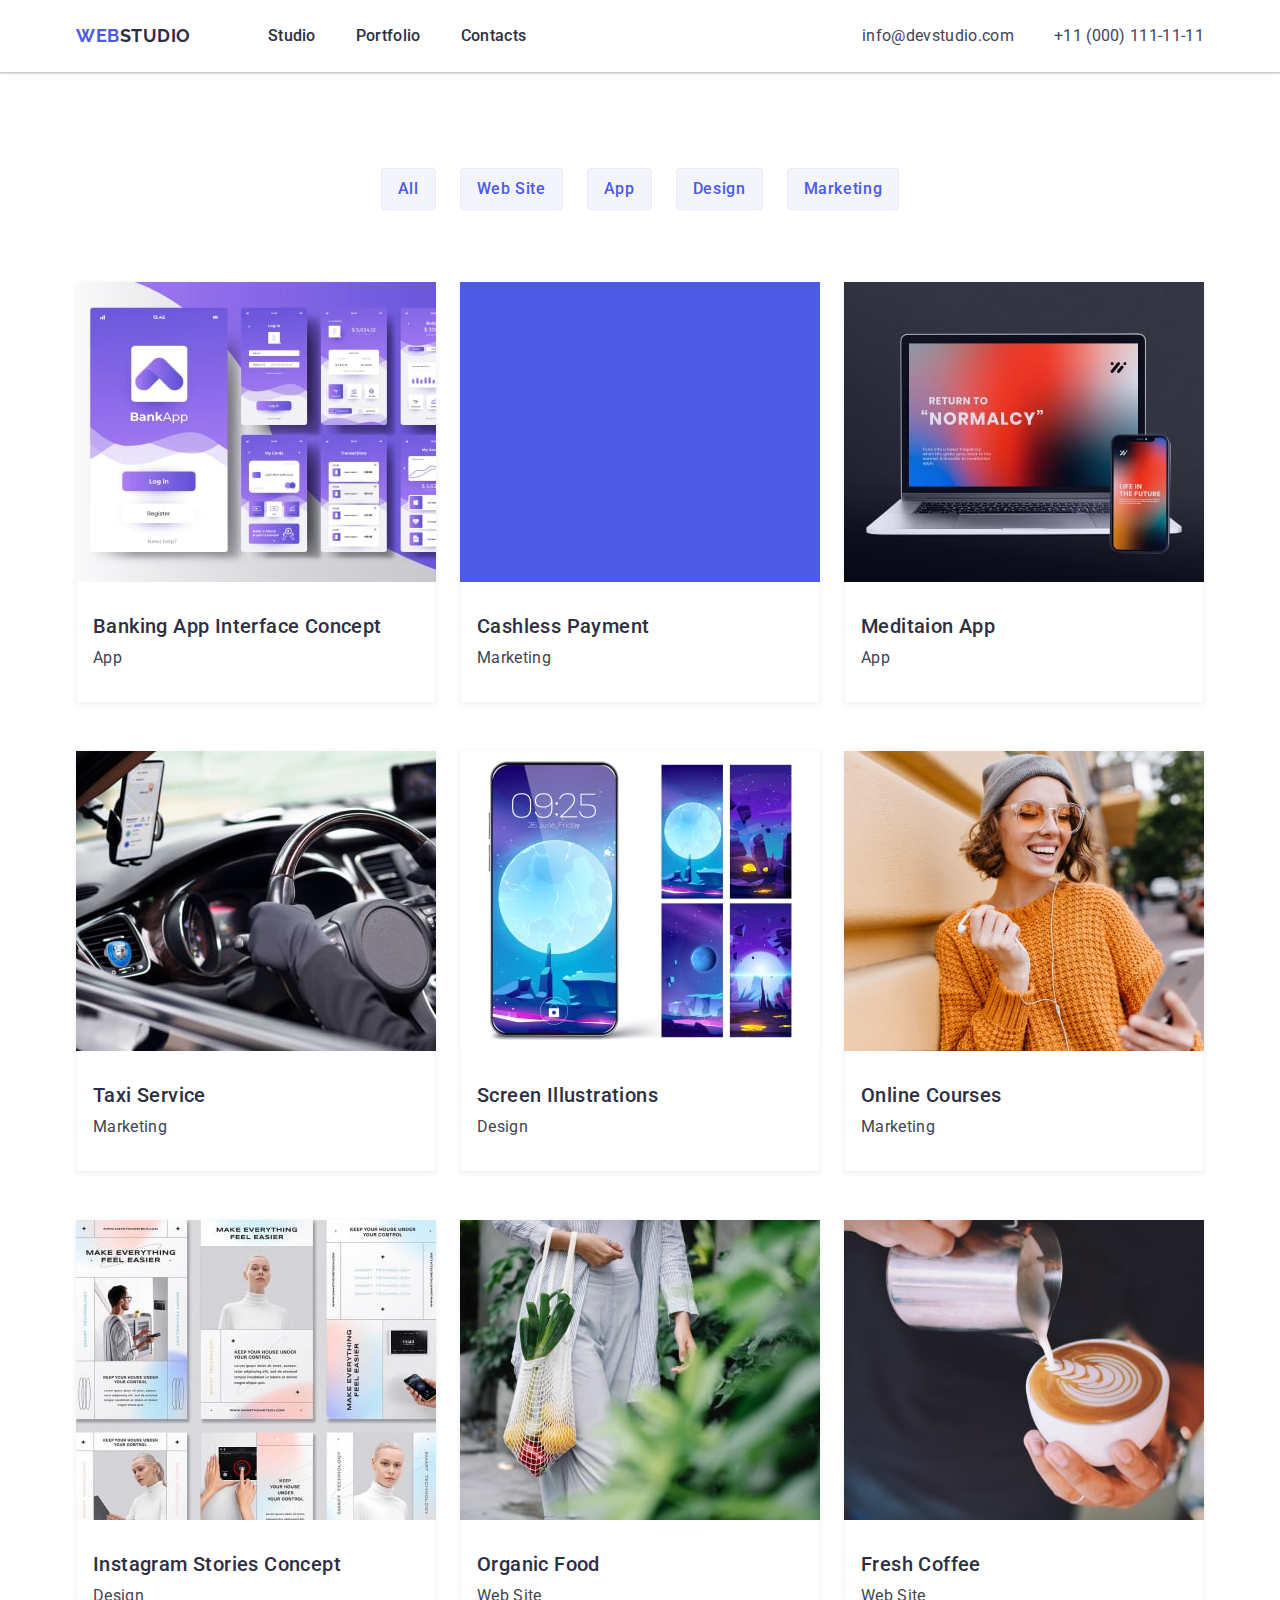
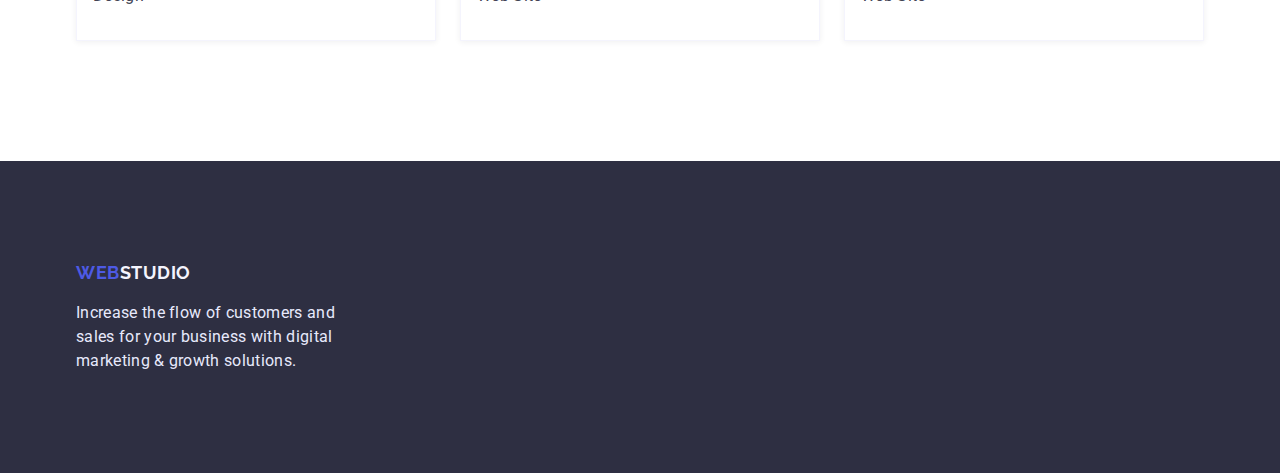
==== portfolio.html @ afcf6eb8 "Clonned" ====
<!DOCTYPE html>
<html lang="en">
  <head>
    <meta charset="UTF-8" />
    <meta http-equiv="X-UA-Compatible" content="IE=edge" />
    <meta name="viewport" content="width=device-width, initial-scale=1.0" />
    <title>Портфоліо</title>
    <link
      href="https://fonts.googleapis.com/css2?family=Raleway:wght@700&family=Roboto:wght@400;500;700;900&display=swap"
      rel="stylesheet"
    />
    <link
      rel="stylesheet"
      href="https://cdnjs.cloudflare.com/ajax/libs/modern-normalize/1.1.0/modern-normalize.min.css"
    />
    <link rel="stylesheet" href="./css/styles.css" />
  </head>
  <body>
    <header class="header">
      <div class="header-nav container">
        <nav class="main-nav">
          <a href="./index.html" class="logo"><span class="logo-web">WEB</span>STUDIO</a>
          <ul class="site-nav list">
            <li class="item"><a class="link" href="./index.html">Studio</a></li>
            <li class="item"><a class="link" href="./portfolio.html">Portfolio</a></li>
            <li class="item"><a class="link" href="/">Contacts</a></li>
          </ul>
        </nav>

        <ul class="contact-list list">
          <li class="item">
            <a class="contact-info link" href="mailto:info@devstudio.com">info@devstudio.com</a>
          </li>
          <li class="item">
            <a class="contact-info link" href="tel:+11(000)1111111">+11 (000) 111-11-11</a>
          </li>
        </ul>
      </div>
    </header>

    <main>
      <h1 class="visually-hidden">Page Portfolio</h1>
      <section class="section contentn">
        <div class="container">
          <h2 class="visually-hidden">Content</h2>
          <ul class="list filter-btns">
            <li class="item"><button type="button" class="btn content-btn">All</button></li>
            <li class="item"><button type="button" class="btn content-btn">Web Site</button></li>
            <li class="item"><button type="button" class="btn content-btn">App</button></li>
            <li class="item"><button type="button" class="btn content-btn">Design</button></li>
            <li class="item"><button type="button" class="btn content-btn">Marketing</button></li>
          </ul>
          <ul class="content-list list">
            <li class="content-item">
              <img
                width="360"
                height="300"
                src="./images/photo-1-min.jpg"
                alt="Banking App Interface Concept"
              />
              <div class="content-item-text">
                <h3 class="name">Banking App Interface Concept</h3>
                <p class="description">App</p>
              </div>
            </li>
            <li class="content-item">
              <img width="360" height="300" src="./images/photo-2-min.jpg" alt="Cashless Payment" />
              <div class="content-item-text">
                <h3 class="name">Cashless Payment</h3>
                <p class="description" hidden>
                  14 Stylish and User-Friendly App Design Concepts · Task Manager App · Calorie
                  Tracker App · Exotic Fruit Ecommerce App · Cloud Storage App
                </p>
                <p class="description">Marketing</p>
              </div>
            </li>
            <li class="content-item">
              <img width="360" height="300" src="./images/photo-3-min.jpg" alt=">Meditaion App" />
              <div class="content-item-text">
              <h3 class="name">Meditaion App</h3>
              <p class="description">App</p>
            </div>
            </li>
            <li class="content-item">
              <img width="360" height="300" src="./images/photo-4-min.jpg" alt="Taxi Service" />
              <div class="content-item-text">
              <h3 class="name">Taxi Service</h3>
              <p class="description">Marketing</p>
            </div>
            </li>
            <li class="content-item">
              <img
                width="360"
                height="300"
                src="./images/photo-5-min.jpg"
                alt="Screen Illustrations"
              />
              <div class="content-item-text">
              <h3 class="name">Screen Illustrations</h3>
              <p class="description">Design</p>
            </div>
            </li>
            <li class="content-item">
              <img width="360" height="300" src="./images/photo-6-min.jpg" alt="Online Courses" />
              <div class="content-item-text">
              <h3 class="name">Online Courses</h3>
              <p class="description">Marketing</p>
            </div>
            </li>
            <li class="content-item">
              <img
                width="360"
                height="300"
                src="./images/photo-7-min.jpg"
                alt="Instagram Stories Concept"
              />
              <div class="content-item-text">
              <h3 class="name">Instagram Stories Concept</h3>
              <p class="description">Design</p>
            </div>
            </li>
            <li class="content-item">
              <img width="360" height="300" src="./images/photo-8-min.jpg" alt="Organic Food" />
              <div class="content-item-text">
              <h3 class="name">Organic Food</h3>
              <p class="description">Web Site</p>
            </div>
            </li>
            <li class="content-item">
              <img width="360" height="300" src="./images/photo-9-min.jpg" alt="Fresh Coffee" />
              <div class="content-item-text">
              <h3 class="name">Fresh Coffee</h3>
              <p class="description">Web Site</p>
            </div>
            </li>
          </ul>
        </div>
      </section>
    </main>

    <footer class="footer">
      <div class="container">
        <div class="footer-container">
          <a href="./index.html" class="logo-footer"><span class="logo-web">WEB</span>STUDIO</a>
          <p class="footer-text description">
            Increase the flow of customers and sales for your business with digital marketing &
            growth solutions.
          </p>
        </div>
      </div>
    </footer>
  </body>
</html>
---- css/styles.css ----
/* ------Common stylesheet------- */
:root {
  --color-primary-white: #ffffff;
  --color-text: #434455;
  --color-dark: #2e2f42;
  --color-primary-brand: #4d5ae5;
  --color-accent-brand: #404bbf;
  --color-light: #f4f4fd;
  --color-accent: #e7e9fc;
  --font-weight-main: 500;
  --font-size-main: 16px;
  --line-height-main: 1.5;
  --letter-spacing-main: 0.02em;
}

html {
  box-sizing: border-box;
}

body {
  font-family: 'Roboto', sans-serif;
  font-size: var(--font-size-main);
  line-height: var(--line-height-main);
  color: var(--color-text);
  background-color: var(--color-primary-white);
}

img {
  display: block;
}

.container {
  text-align: center;
  max-width: 1158px;
  margin: 0 auto;
  padding-left: 15px;
  padding-right: 15px;
}

.section {
  padding: 120px 0px;
}

.section.no-padding {
  padding-top: 0;
  padding-bottom: 0;
}

.list {
  margin: 0;
  padding: 0;
  list-style: none;
}

.link {
  font-weight: var(--font-weight-main);
  letter-spacing: var(--letter-spacing-main);
  color: var(--color-dark);
  text-decoration: none;
}

.link:hover,
.link:focus {
  color: inherit;
}

.link:active {
  color: var(--color-primary-brand);
}

.btn {
  display: inline-block;
  font-family: inherit;
  cursor: pointer;
  font-weight: var(--font-weight-main);
  font-size: var(--font-size-main);
  letter-spacing: 0.04em;
  border-radius: 4px;
  border: 1px solid transparent;
}

.visually-hidden {
  position: absolute;
  width: 1px;
  height: 1px;
  margin: -1px;
  border: 0;
  padding: 0;

  white-space: nowrap;
  clip-path: inset(100%);
  clip: rect(0 0 0 0);
  overflow: hidden;
}

.title {
  margin-top: 0;
  margin-bottom: 0;
  font-weight: var(--font-weight-main);
  font-size: 36px;
  line-height: 1.11;
  text-align: center;
  letter-spacing: var(--letter-spacing-main);
  color: var(--color-dark);
  text-transform: capitalize;
}

.name {
  margin-top: 0;
  margin-bottom: 8px;
  font-weight: var(--font-weight-main);
  font-size: 20px;
  line-height: 1.2;
  letter-spacing: var(--letter-spacing-main);
  color: var(--color-dark);
}

.description {
  margin-top: 0;
  margin-bottom: 0;
  font-weight: 400;
  letter-spacing: var(--letter-spacing-main);
  color: var(--color-text);
}

h2.title {
  margin-bottom: 72px;
}

/* ---Logo section--- */
.header {
  background-color: var(--color-primary-white);
  padding-top: 24px;
  padding-bottom: 24px;
  box-shadow: 0px 2px 1px rgba(46, 47, 66, 0.08), 0px 1px 1px rgba(46, 47, 66, 0.16),
    0px 1px 6px rgba(46, 47, 66, 0.08);
}

.header-nav {
  display: flex;
  align-items: center;
}

.main-nav {
  display: flex;
  align-items: center;
}

.logo,
.logo-footer {
  display: block;
  margin-right: 77px;

  color: var(--color-dark);
  font-family: 'Raleway', sans-serif;
  font-weight: 700;
  font-size: 18px;
  line-height: 1.33;
  letter-spacing: 0.03em;
  text-decoration: none;
}
.logo-web {
  color: var(--color-primary-brand);
}

.site-nav {
  display: flex;
}

.site-nav .item:not(:last-child) {
  margin-right: 40px;
}

.site-nav .link {
  display: block;
}

.contact-list {
  display: flex;
  margin-left: auto;
}

.contact-list .item:not(:last-child) {
  margin-right: 40px;
}

.contact-info {
  font-weight: inherit;
  color: inherit;
}

.contact-info:hover,
.contact-info:focus {
  color: var(--color-primary-brand);
}

/* ---Hero section--- */

.hero {
  padding-top: 192px;
  padding-bottom: 192px;
  text-align: center;
  background-color: var(--color-dark);
}

.hero-title.title {
  margin-bottom: 48px;
  font-size: 56px;
  line-height: 1.07;
  text-transform: none;
  color: var(--color-primary-white);
}

.hero-btn.btn {
  line-height: 1.18;
  color: var(--color-primary-white);
  background-color: var(--color-primary-brand);
  box-shadow: 0px 4px 4px rgba(0, 0, 0, 0.15);
  padding: 16px 32px;
  min-width: 170px;
  border: 0;
}

.hero-btn:hover.btn,
.hero-btn:focus.btn {
  box-shadow: 0px 1px 6px rgba(46, 47, 66, 0.08), 0px 1px 1px rgba(46, 47, 66, 0.16),
    0px 2px 1px rgba(46, 47, 66, 0.08);
}

.hero-btn:active.btn {
  background-color: var(--color-accent-brand);
  box-shadow: 0px 4px 4px rgba(0, 0, 0, 0.15);
}
/* ---Features Section--- */

.features-list {
  display: flex;
}

.features-item {
  width: 264px;
  text-align: left;
}

.features-item:not(:last-child) {
  margin-right: 24px;
}

/* ---Product section--- */
.product.section {
  padding-top: 0px;
}

.product-list {
  display: flex;
}

.product-item + .product-item:not(:nth-child(4)) {
  margin-left: 24px;
}

/* ---Team section--- */

.team {
  background-color: var(--color-light);
}

.team-list {
  display: flex;
}

.team-item {
  background-color: var(--color-primary-white);
  box-shadow: 0px 1px 6px rgba(46, 47, 66, 0.08), 0px 1px 1px rgba(46, 47, 66, 0.16),
    0px 2px 1px rgba(46, 47, 66, 0.08);
  border-radius: 0px 0px 4px 4px;
}

.team-item:not(:last-child) {
  margin-right: 24px;
}

.team-item-container {
  padding-top: 32px;
  padding-bottom: 32px;
}

/* ---Footer section--- */

.footer {
  padding-top: 100px;
  padding-bottom: 100px;
  background-color: var(--color-dark);
}

.footer-container {
  max-width: 264px;
  text-align: left;
}

.logo-footer {
  margin-bottom: 16px;
  color: var(--color-light);
}

.footer-text.description {
  color: var(--color-accent);
  text-align: left;
}

/* ---Portfolio.html stylesheet--- */

.section.contentn {
  padding-top: 96px;
}

.filter-btns {
  display: flex;
  justify-content: center;
  margin-bottom: 72px;
}

.filter-btns .item:not(:last-child) {
  margin-right: 24px;
}

.content-btn.btn {
  line-height: var(--line-height-main);
  color: var(--color-primary-brand);
  background-color: var(--color-light);
  border-color: var(--color-accent);
  padding: 8px 16px;
}

.content-btn:hover.btn,
.content-btn:focus.btn {
  color: var(--color-primary-white);
  background-color: var(--color-primary-brand);
  box-shadow: 0px 3px 1px rgba(0, 0, 0, 0.1), 0px 2px 1px rgba(0, 0, 0, 0.08),
    0px 2px 2px rgba(0, 0, 0, 0.12);
  border: 1px solid transparent;
}

.content-list {
  display: flex;
  flex-wrap: wrap;
}

.content-item {
  margin-right: 24px;
  margin-bottom: 48px;
  max-width: calc((100% - 48px) / 3);
  background-color: var(--color-primary-white);
  box-shadow: 0px 1px 6px rgba(46, 47, 66, 0.08);
}

.content-item:nth-child(3n) {
  margin-right: 0;
}

.content-item:nth-last-child(-n + 3) {
  margin-bottom: 0;
}

.content-item-text {
  padding: 32px 16px;
  text-align: left;
  border: 0.5px solid var(--color-light);
  border-top: none;
}
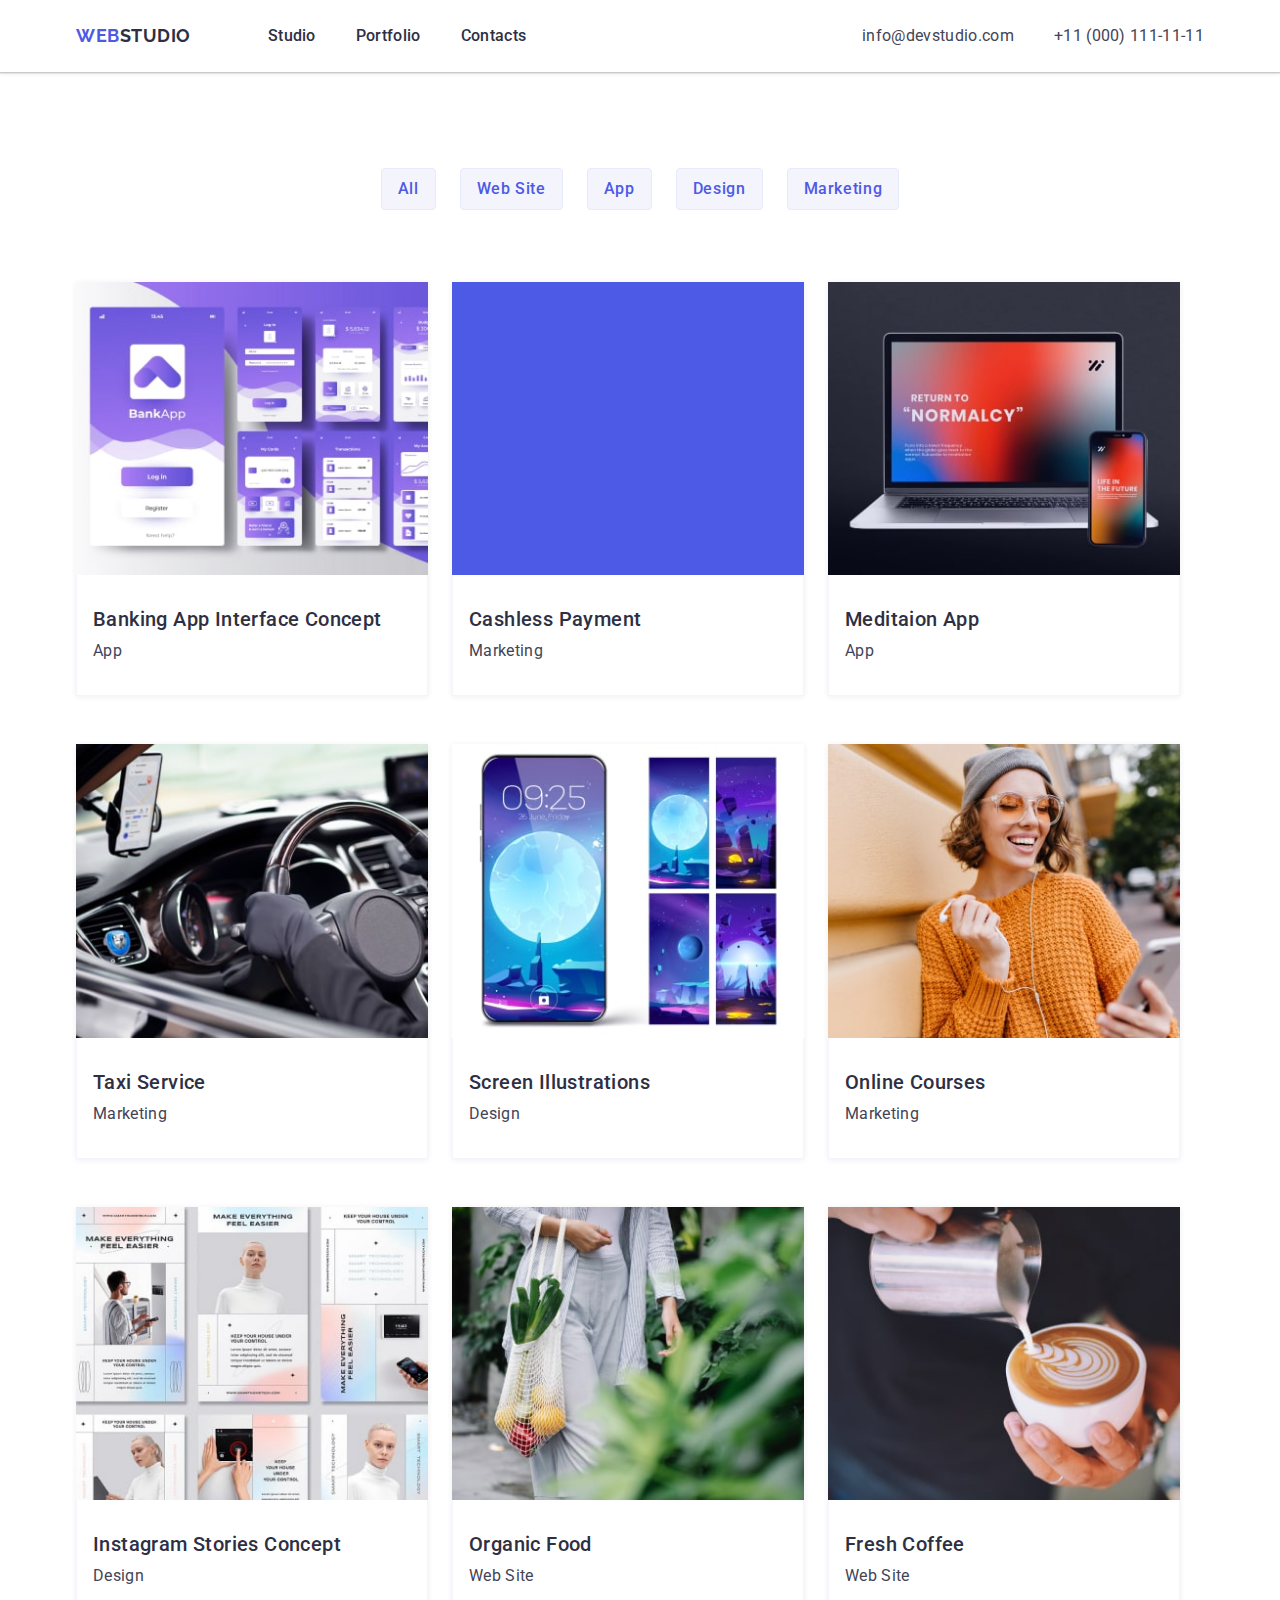
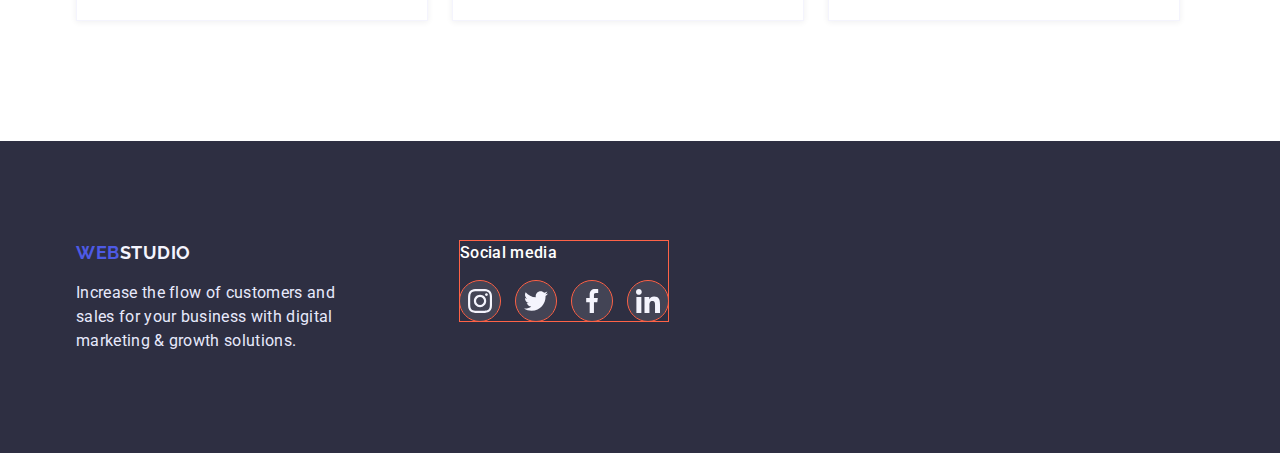
==== commit f81d3fc0: "attached icons" ====
--- a/portfolio.html
+++ b/portfolio.html
@@ -21,9 +21,9 @@
         <nav class="main-nav">
           <a href="./index.html" class="logo"><span class="logo-web">WEB</span>STUDIO</a>
           <ul class="site-nav list">
-            <li class="item"><a class="link" href="./index.html">Studio</a></li>
-            <li class="item"><a class="link" href="./portfolio.html">Portfolio</a></li>
-            <li class="item"><a class="link" href="/">Contacts</a></li>
+            <li class="item"><a class="link nav-link" href="./index.html">Studio</a></li>
+            <li class="item"><a class="link nav-link" href="./portfolio.html">Portfolio</a></li>
+            <li class="item"><a class="link nav-link" href="/">Contacts</a></li>
           </ul>
         </nav>
 
@@ -77,16 +77,16 @@
             <li class="content-item">
               <img width="360" height="300" src="./images/photo-3-min.jpg" alt=">Meditaion App" />
               <div class="content-item-text">
-              <h3 class="name">Meditaion App</h3>
-              <p class="description">App</p>
-            </div>
+                <h3 class="name">Meditaion App</h3>
+                <p class="description">App</p>
+              </div>
             </li>
             <li class="content-item">
               <img width="360" height="300" src="./images/photo-4-min.jpg" alt="Taxi Service" />
               <div class="content-item-text">
-              <h3 class="name">Taxi Service</h3>
-              <p class="description">Marketing</p>
-            </div>
+                <h3 class="name">Taxi Service</h3>
+                <p class="description">Marketing</p>
+              </div>
             </li>
             <li class="content-item">
               <img
@@ -96,16 +96,16 @@
                 alt="Screen Illustrations"
               />
               <div class="content-item-text">
-              <h3 class="name">Screen Illustrations</h3>
-              <p class="description">Design</p>
-            </div>
+                <h3 class="name">Screen Illustrations</h3>
+                <p class="description">Design</p>
+              </div>
             </li>
             <li class="content-item">
               <img width="360" height="300" src="./images/photo-6-min.jpg" alt="Online Courses" />
               <div class="content-item-text">
-              <h3 class="name">Online Courses</h3>
-              <p class="description">Marketing</p>
-            </div>
+                <h3 class="name">Online Courses</h3>
+                <p class="description">Marketing</p>
+              </div>
             </li>
             <li class="content-item">
               <img
@@ -115,23 +115,23 @@
                 alt="Instagram Stories Concept"
               />
               <div class="content-item-text">
-              <h3 class="name">Instagram Stories Concept</h3>
-              <p class="description">Design</p>
-            </div>
+                <h3 class="name">Instagram Stories Concept</h3>
+                <p class="description">Design</p>
+              </div>
             </li>
             <li class="content-item">
               <img width="360" height="300" src="./images/photo-8-min.jpg" alt="Organic Food" />
               <div class="content-item-text">
-              <h3 class="name">Organic Food</h3>
-              <p class="description">Web Site</p>
-            </div>
+                <h3 class="name">Organic Food</h3>
+                <p class="description">Web Site</p>
+              </div>
             </li>
             <li class="content-item">
               <img width="360" height="300" src="./images/photo-9-min.jpg" alt="Fresh Coffee" />
               <div class="content-item-text">
-              <h3 class="name">Fresh Coffee</h3>
-              <p class="description">Web Site</p>
-            </div>
+                <h3 class="name">Fresh Coffee</h3>
+                <p class="description">Web Site</p>
+              </div>
             </li>
           </ul>
         </div>
@@ -140,12 +140,43 @@
 
     <footer class="footer">
       <div class="container">
-        <div class="footer-container">
-          <a href="./index.html" class="logo-footer"><span class="logo-web">WEB</span>STUDIO</a>
-          <p class="footer-text description">
-            Increase the flow of customers and sales for your business with digital marketing &
-            growth solutions.
-          </p>
+        <div class="footer-box">
+          <div class="footer-container">
+            <a href="./index.html" class="logo-footer"><span class="logo-web">WEB</span>STUDIO</a>
+            <p class="footer-text description">
+              Increase the flow of customers and sales for your business with digital marketing &
+              growth solutions.
+            </p>
+          </div>
+          <div class="social-media-box">
+            <h3 class="name">Social media</h3>
+            <ul class="social-media-list list">
+              <li>
+                <a href="" class="link footer-icon-link"
+                  ><svg class="footer-soc-icon">
+                    <use href="./images/icons.svg#icon-instagram"></use></svg
+                ></a>
+              </li>
+              <li>
+                <a href="" class="link footer-icon-link"
+                  ><svg class="footer-soc-icon">
+                    <use href="./images/icons.svg#icon-twitter"></use></svg
+                ></a>
+              </li>
+              <li>
+                <a href="" class="link footer-icon-link"
+                  ><svg class="footer-soc-icon">
+                    <use href="./images/icons.svg#icon-facebook"></use></svg
+                ></a>
+              </li>
+              <li>
+                <a href="" class="link footer-icon-link"
+                  ><svg class="footer-soc-icon">
+                    <use href="./images/icons.svg#icon-linkedin"></use></svg
+                ></a>
+              </li>
+            </ul>
+          </div>
         </div>
       </div>
     </footer>
--- a/css/styles.css
+++ b/css/styles.css
@@ -7,10 +7,14 @@
   --color-accent-brand: #404bbf;
   --color-light: #f4f4fd;
   --color-accent: #e7e9fc;
+  --color-success: #31d0aa;
+  --color-light-slate: #8e8f99;
   --font-weight-main: 500;
   --font-size-main: 16px;
   --line-height-main: 1.5;
   --letter-spacing-main: 0.02em;
+
+  --card-set-gap: 24px;
 }
 
 html {
@@ -27,6 +31,8 @@
 
 img {
   display: block;
+  max-width: 100%;
+  height: auto;
 }
 
 .container {
@@ -57,15 +63,6 @@
   letter-spacing: var(--letter-spacing-main);
   color: var(--color-dark);
   text-decoration: none;
-}
-
-.link:hover,
-.link:focus {
-  color: inherit;
-}
-
-.link:active {
-  color: var(--color-primary-brand);
 }
 
 .btn {
@@ -130,8 +127,8 @@
 /* ---Logo section--- */
 .header {
   background-color: var(--color-primary-white);
-  padding-top: 24px;
-  padding-bottom: 24px;
+  padding-top: var(--card-set-gap);
+  padding-bottom: var(--card-set-gap);
   box-shadow: 0px 2px 1px rgba(46, 47, 66, 0.08), 0px 1px 1px rgba(46, 47, 66, 0.16),
     0px 1px 6px rgba(46, 47, 66, 0.08);
 }
@@ -175,6 +172,15 @@
   display: block;
 }
 
+.nav-link:hover,
+.nav-link:focus {
+  color: inherit;
+}
+
+.nav-link:active {
+  color: var(--color-primary-brand);
+}
+
 .contact-list {
   display: flex;
   margin-left: auto;
@@ -200,7 +206,21 @@
   padding-top: 192px;
   padding-bottom: 192px;
   text-align: center;
+}
+
+.overlay {
+  max-width: 1600px;
+  height: 600px;
+  margin-left: auto;
+  margin-right: auto;
+  outline: 10px dashed tomato;
+
   background-color: var(--color-dark);
+  background-image: linear-gradient(to top left, rgba(46, 47, 66, 0.7), rgba(46, 47, 66, 0.7)),
+    url(../images/header-backgraund.jpg);
+  background-repeat: no-repeat;
+  background-position: center;
+  background-size: cover;
 }
 
 .hero-title.title {
@@ -243,7 +263,23 @@
 }
 
 .features-item:not(:last-child) {
-  margin-right: 24px;
+  margin-right: var(--card-set-gap);
+}
+
+.features-icon {
+  display: flex;
+  width: 264px;
+  height: 112px;
+  background-color: var(--color-light);
+  outline: 1px solid tomato;
+  justify-content: center;
+  align-items: center;
+
+  margin-bottom: 8px;
+}
+.features-icon-item {
+  width: 64px;
+  height: 64px;
 }
 
 /* ---Product section--- */
@@ -256,7 +292,7 @@
 }
 
 .product-item + .product-item:not(:nth-child(4)) {
-  margin-left: 24px;
+  margin-left: var(--card-set-gap);
 }
 
 /* ---Team section--- */
@@ -274,15 +310,130 @@
   box-shadow: 0px 1px 6px rgba(46, 47, 66, 0.08), 0px 1px 1px rgba(46, 47, 66, 0.16),
     0px 2px 1px rgba(46, 47, 66, 0.08);
   border-radius: 0px 0px 4px 4px;
-}
-
-.team-item:not(:last-child) {
-  margin-right: 24px;
+
+  flex-basis: calc(100% / 4 - var(--card-set-gap));
+}
+
+.team-item:not(:nth-child(4n + 1)) {
+  margin-left: var(--card-set-gap);
 }
 
 .team-item-container {
   padding-top: 32px;
   padding-bottom: 32px;
+  outline: 1px solid tomato;
+}
+
+.team-item-container > .description {
+  margin-bottom: 8px;
+}
+
+.team-icon-list {
+  display: flex;
+  padding: 4px 16px;
+  margin: 0 auto;
+  outline: 1px dashed tomato;
+}
+
+.team-icon-item {
+  outline: 1px solid black;
+}
+
+.team-icon-item:not(:last-child) {
+  margin-right: 24px;
+}
+
+.team-icon-link {
+  display: flex;
+  width: 40px;
+  height: 40px;
+  background-color: #4d5ae5;
+  border-radius: 50%;
+  background-repeat: no-repeat;
+  justify-content: center;
+  align-items: center;
+  color: var(--color-light);
+}
+
+.team-soc-icon {
+  width: 16px;
+  height: 16px;
+  fill: currentColor;
+}
+
+/* ---Customers section--- */
+
+.customers > .container {
+  outline: 1px solid tomato;
+}
+
+.container > .title {
+  font-weight: 700;
+}
+
+.customers-list {
+  display: flex;
+
+  outline: 1px solid tomato;
+}
+
+.customers-item:not(:last-child) {
+  margin-right: 24px;
+}
+
+.customers-icon-link {
+  width: 168px;
+  height: 88px;
+
+  display: flex;
+  align-items: center;
+  justify-content: center;
+
+  border: 1px solid var(--color-light-slate);
+  border-radius: 4px;
+
+  background-color: var(--color-primary-white);
+  color: var(--color-light-slate);
+}
+
+.customers-icon-item {
+  fill: currentColor;
+}
+
+.customers-icon-link:hover,
+.customers-icon-link:focus {
+  color: var(--color-primary-brand);
+  border-color: var(--color-primary-brand);
+}
+
+.customers-icon-item.icon-yaco {
+  width: 41px;
+  height: 46.97px;
+}
+
+.customers-icon-item.icon-microsoft {
+  width: 40px;
+  height: 52px;
+}
+
+.customers-icon-item.icon-third {
+  width: 44px;
+  height: 41px;
+}
+
+.customers-icon-item.icon-foster {
+  width: 84px;
+  height: 41px;
+}
+
+.customers-icon-item.icon-leaf {
+  width: 63px;
+  height: 45px;
+}
+
+.customers-icon-item.icon-cube {
+  width: 94px;
+  height: 44px;
 }
 
 /* ---Footer section--- */
@@ -293,6 +444,10 @@
   background-color: var(--color-dark);
 }
 
+.footer-box {
+  display: flex;
+}
+
 .footer-container {
   max-width: 264px;
   text-align: left;
@@ -308,6 +463,57 @@
   text-align: left;
 }
 
+.social-media-box {
+  margin-left: 120px;
+  width: 208px;
+  height: 80px;
+  outline: 1px solid tomato;
+}
+
+.social-media-box > .name {
+  font-size: 16px;
+  line-height: 1.5;
+  margin-bottom: 16px;
+  text-align: left;
+
+  color: var(--color-primary-white);
+}
+
+.social-media-list {
+  display: flex;
+  justify-content: space-between;
+}
+
+.social-media-list .link:hover,
+.social-media-list .link:focus {
+  background-color: var(--color-success);
+}
+
+.social-media-list .link {
+  display: flex;
+
+  outline: 1px solid tomato;
+}
+
+.footer-icon-link {
+  width: 40px;
+  height: 40px;
+
+  display: flex;
+  align-items: center;
+  justify-content: center;
+
+  border-radius: 50%;
+  background-color: rgba(255, 255, 255, 0.1);
+  color: var(--color-light);
+}
+
+.footer-soc-icon {
+  width: 24px;
+  height: 24px;
+  fill: currentColor;
+}
+
 /* ---Portfolio.html stylesheet--- */
 
 .section.contentn {
@@ -321,7 +527,7 @@
 }
 
 .filter-btns .item:not(:last-child) {
-  margin-right: 24px;
+  margin-right: var(--card-set-gap);
 }
 
 .content-btn.btn {
@@ -347,9 +553,9 @@
 }
 
 .content-item {
-  margin-right: 24px;
+  margin-right: var(--card-set-gap);
   margin-bottom: 48px;
-  max-width: calc((100% - 48px) / 3);
+  flex-basis: calc(100% / 3 - var(--card-set-gap));
   background-color: var(--color-primary-white);
   box-shadow: 0px 1px 6px rgba(46, 47, 66, 0.08);
 }
@@ -365,6 +571,7 @@
 .content-item-text {
   padding: 32px 16px;
   text-align: left;
+
   border: 0.5px solid var(--color-light);
   border-top: none;
 }
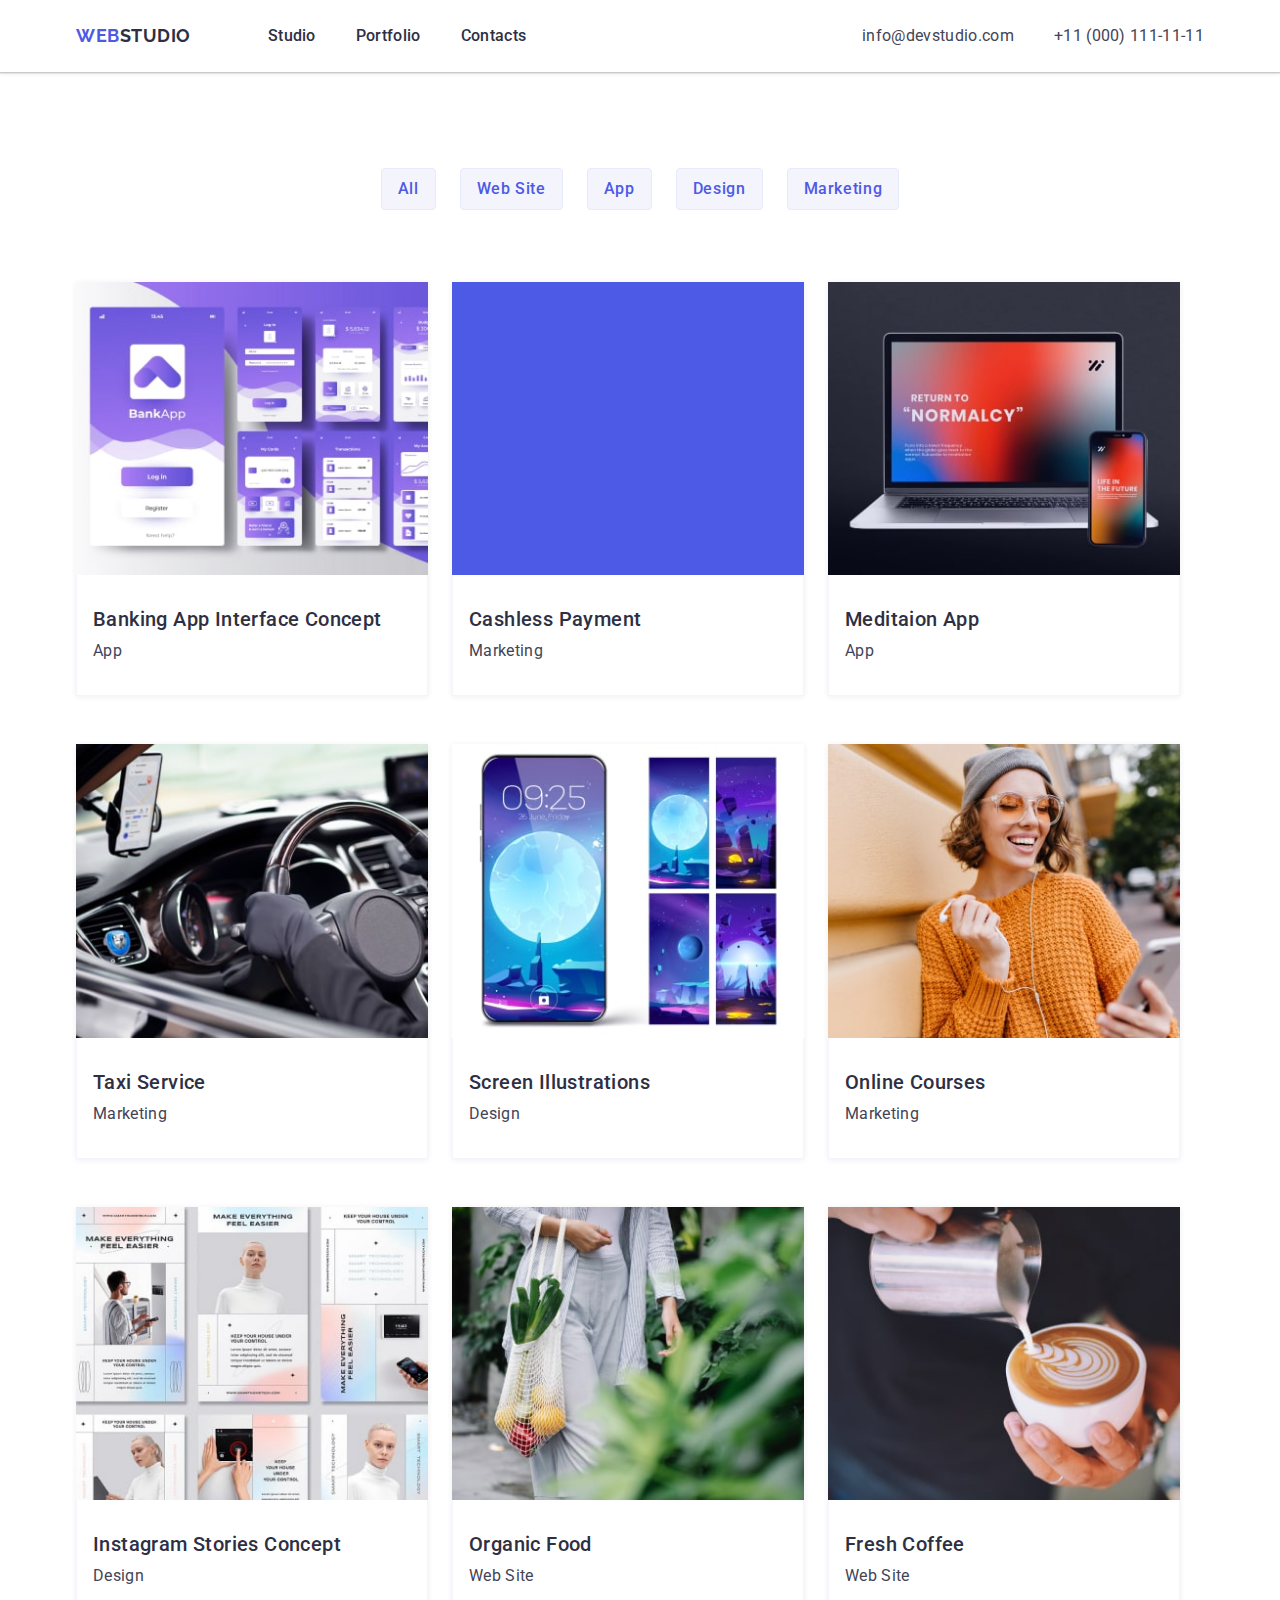
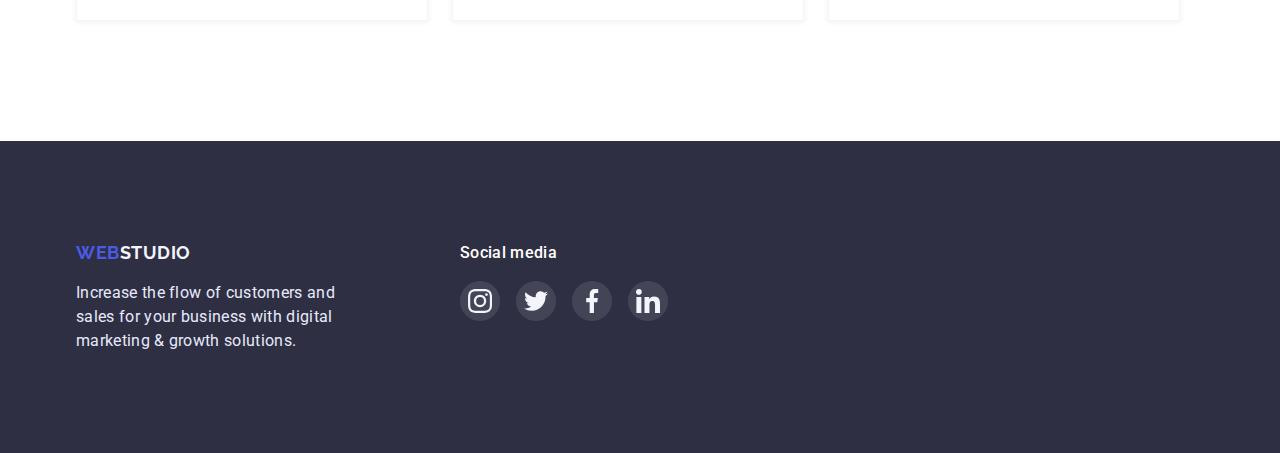
==== commit 28d8032d: "Attached <a> to portfolio" ====
--- a/portfolio.html
+++ b/portfolio.html
@@ -52,86 +52,109 @@
           </ul>
           <ul class="content-list list">
             <li class="content-item">
-              <img
-                width="360"
-                height="300"
-                src="./images/photo-1-min.jpg"
-                alt="Banking App Interface Concept"
-              />
-              <div class="content-item-text">
-                <h3 class="name">Banking App Interface Concept</h3>
-                <p class="description">App</p>
-              </div>
-            </li>
-            <li class="content-item">
-              <img width="360" height="300" src="./images/photo-2-min.jpg" alt="Cashless Payment" />
-              <div class="content-item-text">
-                <h3 class="name">Cashless Payment</h3>
-                <p class="description" hidden>
-                  14 Stylish and User-Friendly App Design Concepts · Task Manager App · Calorie
-                  Tracker App · Exotic Fruit Ecommerce App · Cloud Storage App
-                </p>
-                <p class="description">Marketing</p>
-              </div>
-            </li>
-            <li class="content-item">
-              <img width="360" height="300" src="./images/photo-3-min.jpg" alt=">Meditaion App" />
-              <div class="content-item-text">
-                <h3 class="name">Meditaion App</h3>
-                <p class="description">App</p>
-              </div>
-            </li>
-            <li class="content-item">
-              <img width="360" height="300" src="./images/photo-4-min.jpg" alt="Taxi Service" />
-              <div class="content-item-text">
-                <h3 class="name">Taxi Service</h3>
-                <p class="description">Marketing</p>
-              </div>
-            </li>
-            <li class="content-item">
-              <img
-                width="360"
-                height="300"
-                src="./images/photo-5-min.jpg"
-                alt="Screen Illustrations"
-              />
-              <div class="content-item-text">
-                <h3 class="name">Screen Illustrations</h3>
-                <p class="description">Design</p>
-              </div>
-            </li>
-            <li class="content-item">
-              <img width="360" height="300" src="./images/photo-6-min.jpg" alt="Online Courses" />
-              <div class="content-item-text">
-                <h3 class="name">Online Courses</h3>
-                <p class="description">Marketing</p>
-              </div>
-            </li>
-            <li class="content-item">
-              <img
-                width="360"
-                height="300"
-                src="./images/photo-7-min.jpg"
-                alt="Instagram Stories Concept"
-              />
-              <div class="content-item-text">
-                <h3 class="name">Instagram Stories Concept</h3>
-                <p class="description">Design</p>
-              </div>
-            </li>
-            <li class="content-item">
-              <img width="360" height="300" src="./images/photo-8-min.jpg" alt="Organic Food" />
-              <div class="content-item-text">
-                <h3 class="name">Organic Food</h3>
-                <p class="description">Web Site</p>
-              </div>
-            </li>
-            <li class="content-item">
-              <img width="360" height="300" src="./images/photo-9-min.jpg" alt="Fresh Coffee" />
-              <div class="content-item-text">
-                <h3 class="name">Fresh Coffee</h3>
-                <p class="description">Web Site</p>
-              </div>
+              <a href="#" class="content-item-link link">
+                <img
+                  width="360"
+                  height="300"
+                  src="./images/photo-1-min.jpg"
+                  alt="Banking App Interface Concept"
+                />
+                <div class="content-item-text">
+                  <h3 class="name">Banking App Interface Concept</h3>
+                  <p class="description">App</p>
+                </div>
+              </a>
+            </li>
+            <li class="content-item">
+              <a href="#" class="content-item-link link">
+                <img
+                  width="360"
+                  height="300"
+                  src="./images/photo-2-min.jpg"
+                  alt="Cashless Payment"
+                />
+                <div class="content-item-text">
+                  <h3 class="name">Cashless Payment</h3>
+                  <p class="description" hidden>
+                    14 Stylish and User-Friendly App Design Concepts · Task Manager App · Calorie
+                    Tracker App · Exotic Fruit Ecommerce App · Cloud Storage App
+                  </p>
+                  <p class="description">Marketing</p>
+                </div>
+              </a>
+            </li>
+            <li class="content-item">
+              <a href="#" class="content-item-link link">
+                <img width="360" height="300" src="./images/photo-3-min.jpg" alt=">Meditaion App" />
+                <div class="content-item-text">
+                  <h3 class="name">Meditaion App</h3>
+                  <p class="description">App</p>
+                </div>
+              </a>
+            </li>
+            <li class="content-item">
+              <a href="#" class="content-item-link link">
+                <img width="360" height="300" src="./images/photo-4-min.jpg" alt="Taxi Service" />
+                <div class="content-item-text">
+                  <h3 class="name">Taxi Service</h3>
+                  <p class="description">Marketing</p>
+                </div>
+              </a>
+            </li>
+            <li class="content-item">
+              <a href="#" class="content-item-link link">
+                <img
+                  width="360"
+                  height="300"
+                  src="./images/photo-5-min.jpg"
+                  alt="Screen Illustrations"
+                />
+                <div class="content-item-text">
+                  <h3 class="name">Screen Illustrations</h3>
+                  <p class="description">Design</p>
+                </div>
+              </a>
+            </li>
+            <li class="content-item">
+              <a href="#" class="content-item-link link">
+                <img width="360" height="300" src="./images/photo-6-min.jpg" alt="Online Courses" />
+                <div class="content-item-text">
+                  <h3 class="name">Online Courses</h3>
+                  <p class="description">Marketing</p>
+                </div>
+              </a>
+            </li>
+            <li class="content-item">
+              <a href="#" class="content-item-link link">
+                <img
+                  width="360"
+                  height="300"
+                  src="./images/photo-7-min.jpg"
+                  alt="Instagram Stories Concept"
+                />
+                <div class="content-item-text">
+                  <h3 class="name">Instagram Stories Concept</h3>
+                  <p class="description">Design</p>
+                </div>
+              </a>
+            </li>
+            <li class="content-item">
+              <a href="#" class="content-item-link link">
+                <img width="360" height="300" src="./images/photo-8-min.jpg" alt="Organic Food" />
+                <div class="content-item-text">
+                  <h3 class="name">Organic Food</h3>
+                  <p class="description">Web Site</p>
+                </div>
+              </a>
+            </li>
+            <li class="content-item">
+              <a href="#" class="content-item-link link">
+                <img width="360" height="300" src="./images/photo-9-min.jpg" alt="Fresh Coffee" />
+                <div class="content-item-text">
+                  <h3 class="name">Fresh Coffee</h3>
+                  <p class="description">Web Site</p>
+                </div>
+              </a>
             </li>
           </ul>
         </div>
--- a/css/styles.css
+++ b/css/styles.css
@@ -213,7 +213,7 @@
   height: 600px;
   margin-left: auto;
   margin-right: auto;
-  outline: 10px dashed tomato;
+
 
   background-color: var(--color-dark);
   background-image: linear-gradient(to top left, rgba(46, 47, 66, 0.7), rgba(46, 47, 66, 0.7)),
@@ -241,13 +241,13 @@
   border: 0;
 }
 
-.hero-btn:hover.btn,
-.hero-btn:focus.btn {
-  box-shadow: 0px 1px 6px rgba(46, 47, 66, 0.08), 0px 1px 1px rgba(46, 47, 66, 0.16),
-    0px 2px 1px rgba(46, 47, 66, 0.08);
-}
-
-.hero-btn:active.btn {
+.hero-btn:hover,
+.hero-btn:focus {
+  box-shadow: 0px 2px 1px rgba(46, 47, 66, 0.08), 0px 1px 1px rgba(46, 47, 66, 0.16),
+    0px 1px 6px rgba(46, 47, 66, 0.08);
+}
+
+.hero-btn:active {
   background-color: var(--color-accent-brand);
   box-shadow: 0px 4px 4px rgba(0, 0, 0, 0.15);
 }
@@ -271,7 +271,6 @@
   width: 264px;
   height: 112px;
   background-color: var(--color-light);
-  outline: 1px solid tomato;
   justify-content: center;
   align-items: center;
 
@@ -321,7 +320,7 @@
 .team-item-container {
   padding-top: 32px;
   padding-bottom: 32px;
-  outline: 1px solid tomato;
+  
 }
 
 .team-item-container > .description {
@@ -332,11 +331,11 @@
   display: flex;
   padding: 4px 16px;
   margin: 0 auto;
-  outline: 1px dashed tomato;
+ 
 }
 
 .team-icon-item {
-  outline: 1px solid black;
+  
 }
 
 .team-icon-item:not(:last-child) {
@@ -363,9 +362,6 @@
 
 /* ---Customers section--- */
 
-.customers > .container {
-  outline: 1px solid tomato;
-}
 
 .container > .title {
   font-weight: 700;
@@ -374,7 +370,7 @@
 .customers-list {
   display: flex;
 
-  outline: 1px solid tomato;
+
 }
 
 .customers-item:not(:last-child) {
@@ -406,36 +402,6 @@
   border-color: var(--color-primary-brand);
 }
 
-.customers-icon-item.icon-yaco {
-  width: 41px;
-  height: 46.97px;
-}
-
-.customers-icon-item.icon-microsoft {
-  width: 40px;
-  height: 52px;
-}
-
-.customers-icon-item.icon-third {
-  width: 44px;
-  height: 41px;
-}
-
-.customers-icon-item.icon-foster {
-  width: 84px;
-  height: 41px;
-}
-
-.customers-icon-item.icon-leaf {
-  width: 63px;
-  height: 45px;
-}
-
-.customers-icon-item.icon-cube {
-  width: 94px;
-  height: 44px;
-}
-
 /* ---Footer section--- */
 
 .footer {
@@ -467,7 +433,7 @@
   margin-left: 120px;
   width: 208px;
   height: 80px;
-  outline: 1px solid tomato;
+  
 }
 
 .social-media-box > .name {
@@ -492,7 +458,7 @@
 .social-media-list .link {
   display: flex;
 
-  outline: 1px solid tomato;
+ 
 }
 
 .footer-icon-link {
@@ -568,6 +534,16 @@
   margin-bottom: 0;
 }
 
+.content-item:hover,
+.content-item:focus {
+  box-shadow: 0px 2px 1px rgba(46, 47, 66, 0.08), 0px 1px 1px rgba(46, 47, 66, 0.16),
+    0px 1px 6px rgba(46, 47, 66, 0.08);
+}
+
+.content-item-link {
+  display: block;
+}
+
 .content-item-text {
   padding: 32px 16px;
   text-align: left;
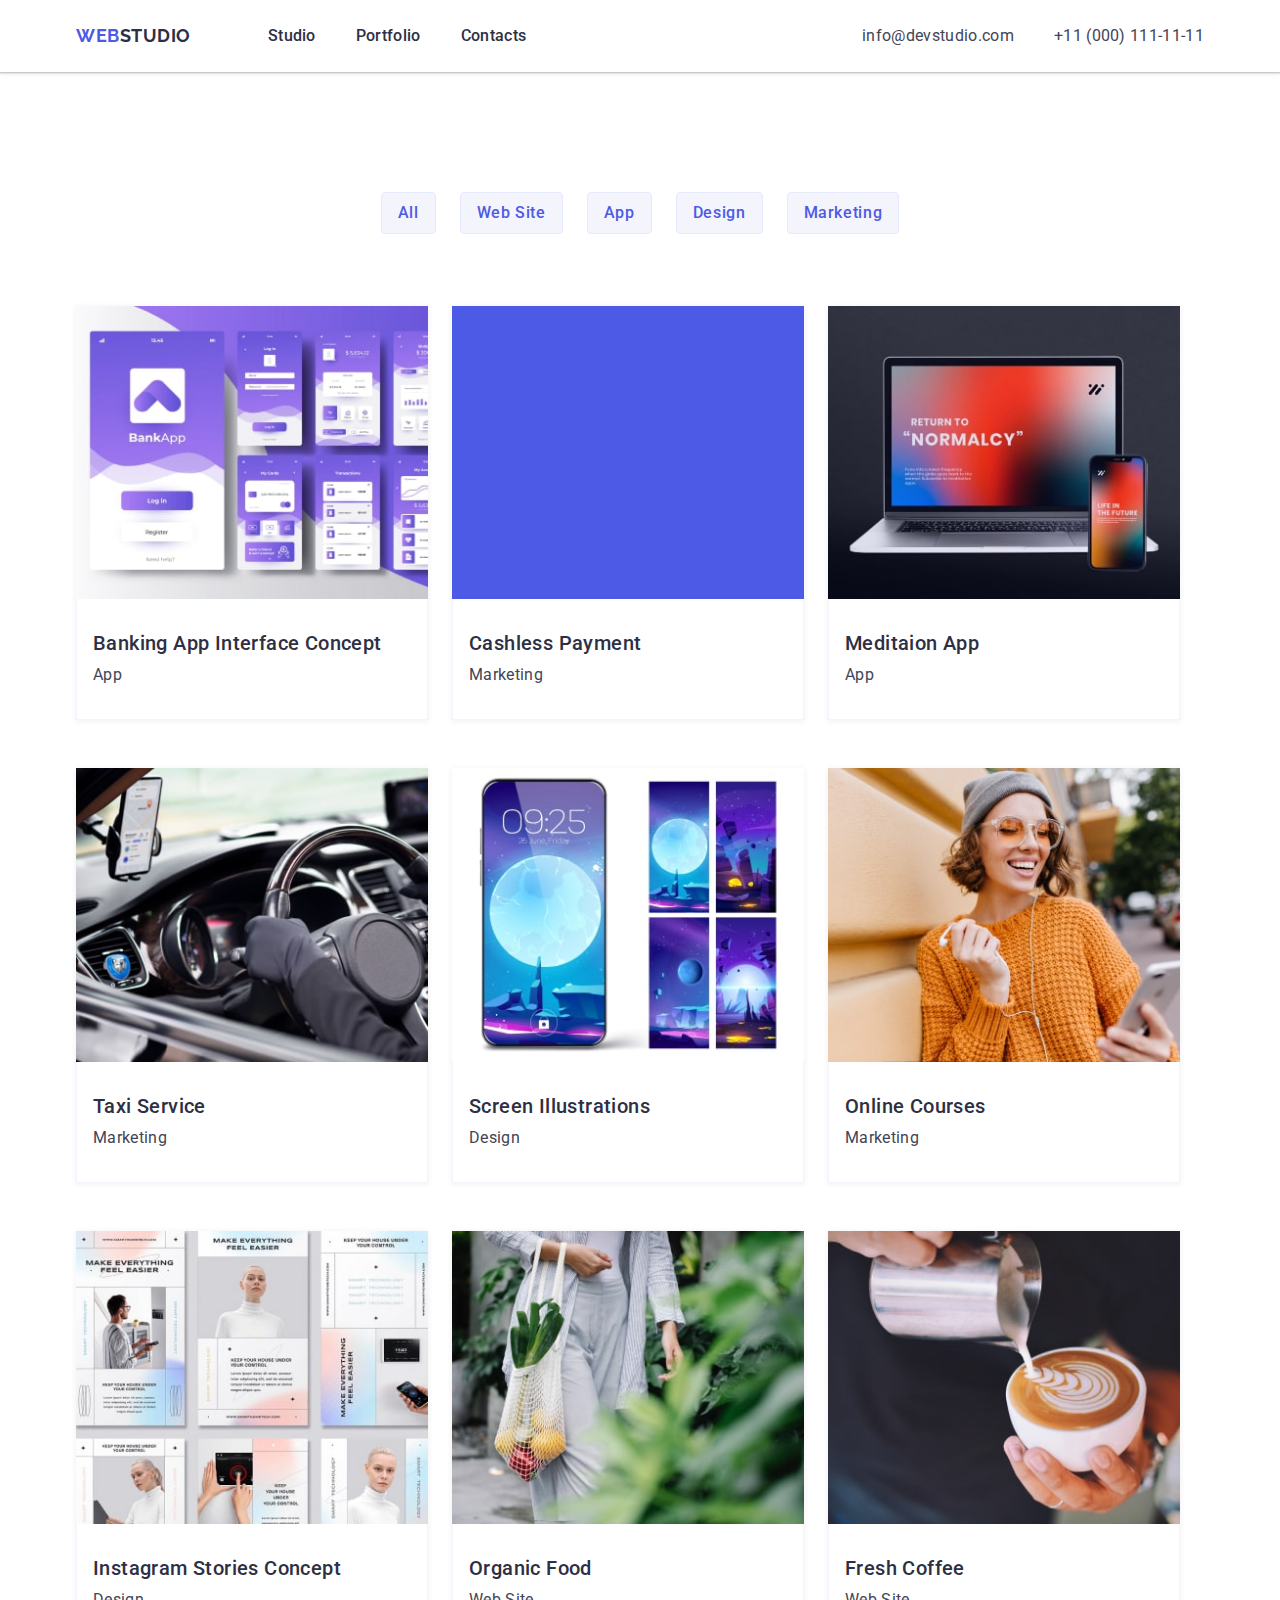
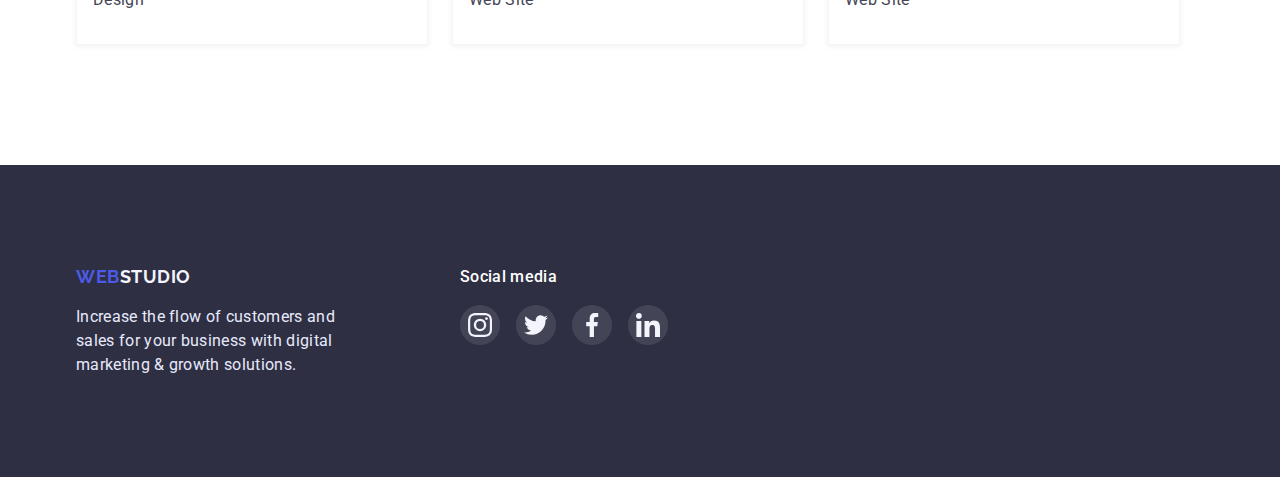
==== commit f7810e71: "Fixed" ====
--- a/portfolio.html
+++ b/portfolio.html
@@ -20,18 +20,18 @@
       <div class="header-nav container">
         <nav class="main-nav">
           <a href="./index.html" class="logo"><span class="logo-web">WEB</span>STUDIO</a>
-          <ul class="site-nav list">
-            <li class="item"><a class="link nav-link" href="./index.html">Studio</a></li>
-            <li class="item"><a class="link nav-link" href="./portfolio.html">Portfolio</a></li>
-            <li class="item"><a class="link nav-link" href="/">Contacts</a></li>
+          <ul class="nav-list list">
+            <li class="nav-item"><a class="link nav-link" href="./index.html">Studio</a></li>
+            <li class="nav-item"><a class="link nav-link" href="./portfolio.html">Portfolio</a></li>
+            <li class="nav-item"><a class="link nav-link" href="/">Contacts</a></li>
           </ul>
         </nav>
 
         <ul class="contact-list list">
-          <li class="item">
+          <li class="contact-item">
             <a class="contact-info link" href="mailto:info@devstudio.com">info@devstudio.com</a>
           </li>
-          <li class="item">
+          <li class="contact-item">
             <a class="contact-info link" href="tel:+11(000)1111111">+11 (000) 111-11-11</a>
           </li>
         </ul>
@@ -40,40 +40,50 @@
 
     <main>
       <h1 class="visually-hidden">Page Portfolio</h1>
-      <section class="section contentn">
+      <section class="section">
         <div class="container">
           <h2 class="visually-hidden">Content</h2>
-          <ul class="list filter-btns">
-            <li class="item"><button type="button" class="btn content-btn">All</button></li>
-            <li class="item"><button type="button" class="btn content-btn">Web Site</button></li>
-            <li class="item"><button type="button" class="btn content-btn">App</button></li>
-            <li class="item"><button type="button" class="btn content-btn">Design</button></li>
-            <li class="item"><button type="button" class="btn content-btn">Marketing</button></li>
+          <ul class="list filter-btns-list">
+            <li class="filter-btns-item">
+              <button type="button" class="btn filter-btn">All</button>
+            </li>
+            <li class="filter-btns-item">
+              <button type="button" class="btn filter-btn">Web Site</button>
+            </li>
+            <li class="filter-btns-item">
+              <button type="button" class="btn filter-btn">App</button>
+            </li>
+            <li class="filter-btns-item">
+              <button type="button" class="btn filter-btn">Design</button>
+            </li>
+            <li class="filter-btns-item">
+              <button type="button" class="btn filter-btn">Marketing</button>
+            </li>
           </ul>
           <ul class="content-list list">
             <li class="content-item">
-              <a href="#" class="content-item-link link">
+              <a href="#" class="content-link link">
                 <img
                   width="360"
                   height="300"
                   src="./images/photo-1-min.jpg"
                   alt="Banking App Interface Concept"
                 />
-                <div class="content-item-text">
+                <div class="content-thumb">
                   <h3 class="name">Banking App Interface Concept</h3>
                   <p class="description">App</p>
                 </div>
               </a>
             </li>
             <li class="content-item">
-              <a href="#" class="content-item-link link">
+              <a href="#" class="content-link link">
                 <img
                   width="360"
                   height="300"
                   src="./images/photo-2-min.jpg"
                   alt="Cashless Payment"
                 />
-                <div class="content-item-text">
+                <div class="content-thumb">
                   <h3 class="name">Cashless Payment</h3>
                   <p class="description" hidden>
                     14 Stylish and User-Friendly App Design Concepts · Task Manager App · Calorie
@@ -84,73 +94,73 @@
               </a>
             </li>
             <li class="content-item">
-              <a href="#" class="content-item-link link">
+              <a href="#" class="content-link link">
                 <img width="360" height="300" src="./images/photo-3-min.jpg" alt=">Meditaion App" />
-                <div class="content-item-text">
+                <div class="content-thumb">
                   <h3 class="name">Meditaion App</h3>
                   <p class="description">App</p>
                 </div>
               </a>
             </li>
             <li class="content-item">
-              <a href="#" class="content-item-link link">
+              <a href="#" class="content-link link">
                 <img width="360" height="300" src="./images/photo-4-min.jpg" alt="Taxi Service" />
-                <div class="content-item-text">
+                <div class="content-thumb">
                   <h3 class="name">Taxi Service</h3>
                   <p class="description">Marketing</p>
                 </div>
               </a>
             </li>
             <li class="content-item">
-              <a href="#" class="content-item-link link">
+              <a href="#" class="content-link link">
                 <img
                   width="360"
                   height="300"
                   src="./images/photo-5-min.jpg"
                   alt="Screen Illustrations"
                 />
-                <div class="content-item-text">
+                <div class="content-thumb">
                   <h3 class="name">Screen Illustrations</h3>
                   <p class="description">Design</p>
                 </div>
               </a>
             </li>
             <li class="content-item">
-              <a href="#" class="content-item-link link">
+              <a href="#" class="content-link link">
                 <img width="360" height="300" src="./images/photo-6-min.jpg" alt="Online Courses" />
-                <div class="content-item-text">
+                <div class="content-thumb">
                   <h3 class="name">Online Courses</h3>
                   <p class="description">Marketing</p>
                 </div>
               </a>
             </li>
             <li class="content-item">
-              <a href="#" class="content-item-link link">
+              <a href="#" class="content-link link">
                 <img
                   width="360"
                   height="300"
                   src="./images/photo-7-min.jpg"
                   alt="Instagram Stories Concept"
                 />
-                <div class="content-item-text">
+                <div class="content-thumb">
                   <h3 class="name">Instagram Stories Concept</h3>
                   <p class="description">Design</p>
                 </div>
               </a>
             </li>
             <li class="content-item">
-              <a href="#" class="content-item-link link">
+              <a href="#" class="content-link link">
                 <img width="360" height="300" src="./images/photo-8-min.jpg" alt="Organic Food" />
-                <div class="content-item-text">
+                <div class="content-thumb">
                   <h3 class="name">Organic Food</h3>
                   <p class="description">Web Site</p>
                 </div>
               </a>
             </li>
             <li class="content-item">
-              <a href="#" class="content-item-link link">
+              <a href="#" class="content-link link">
                 <img width="360" height="300" src="./images/photo-9-min.jpg" alt="Fresh Coffee" />
-                <div class="content-item-text">
+                <div class="content-thumb">
                   <h3 class="name">Fresh Coffee</h3>
                   <p class="description">Web Site</p>
                 </div>
@@ -164,36 +174,36 @@
     <footer class="footer">
       <div class="container">
         <div class="footer-box">
-          <div class="footer-container">
+          <div class="footer-thumb">
             <a href="./index.html" class="logo-footer"><span class="logo-web">WEB</span>STUDIO</a>
-            <p class="footer-text description">
+            <p class="description">
               Increase the flow of customers and sales for your business with digital marketing &
               growth solutions.
             </p>
           </div>
-          <div class="social-media-box">
-            <h3 class="name">Social media</h3>
-            <ul class="social-media-list list">
-              <li>
-                <a href="" class="link footer-icon-link"
+          <div class="footer-box-soc">
+            <h3 class="footer-soc-title description">Social media</h3>
+            <ul class="footer-soc-list list">
+              <li class="footer-soc-item">
+                <a href="" class="icon-link footer-icon-link"
                   ><svg class="footer-soc-icon">
                     <use href="./images/icons.svg#icon-instagram"></use></svg
                 ></a>
               </li>
-              <li>
-                <a href="" class="link footer-icon-link"
+              <li class="footer-soc-item">
+                <a href="" class="icon-link footer-icon-link"
                   ><svg class="footer-soc-icon">
                     <use href="./images/icons.svg#icon-twitter"></use></svg
                 ></a>
               </li>
-              <li>
-                <a href="" class="link footer-icon-link"
+              <li class="footer-soc-item">
+                <a href="" class="icon-link footer-icon-link"
                   ><svg class="footer-soc-icon">
                     <use href="./images/icons.svg#icon-facebook"></use></svg
                 ></a>
               </li>
-              <li>
-                <a href="" class="link footer-icon-link"
+              <li class="footer-soc-item">
+                <a href="" class="icon-link footer-icon-link"
                   ><svg class="footer-soc-icon">
                     <use href="./images/icons.svg#icon-linkedin"></use></svg
                 ></a>
--- a/css/styles.css
+++ b/css/styles.css
@@ -65,6 +65,20 @@
   text-decoration: none;
 }
 
+.icon-link {
+  width: 100%;
+  height: 100%;
+
+  display: flex;
+  align-items: center;
+  justify-content: center;
+
+  color: var(--color-light);
+
+  border-radius: 50%;
+  text-decoration: none;
+}
+
 .btn {
   display: inline-block;
   font-family: inherit;
@@ -160,15 +174,15 @@
   color: var(--color-primary-brand);
 }
 
-.site-nav {
-  display: flex;
-}
-
-.site-nav .item:not(:last-child) {
+.nav-list {
+  display: flex;
+}
+
+.nav-item:not(:last-child) {
   margin-right: 40px;
 }
 
-.site-nav .link {
+.nav-list .link {
   display: block;
 }
 
@@ -186,7 +200,7 @@
   margin-left: auto;
 }
 
-.contact-list .item:not(:last-child) {
+.contact-item:not(:last-child) {
   margin-right: 40px;
 }
 
@@ -209,14 +223,13 @@
 }
 
 .overlay {
-  max-width: 1600px;
+  max-width: 1440px;
   height: 600px;
   margin-left: auto;
   margin-right: auto;
 
-
   background-color: var(--color-dark);
-  background-image: linear-gradient(to top left, rgba(46, 47, 66, 0.7), rgba(46, 47, 66, 0.7)),
+  background-image: linear-gradient(to top left, #2e2f42b3, #2e2f42b3),
     url(../images/header-backgraund.jpg);
   background-repeat: no-repeat;
   background-position: center;
@@ -266,7 +279,7 @@
   margin-right: var(--card-set-gap);
 }
 
-.features-icon {
+.features-thumb {
   display: flex;
   width: 264px;
   height: 112px;
@@ -276,9 +289,12 @@
 
   margin-bottom: 8px;
 }
-.features-icon-item {
+
+.features-icon {
   width: 64px;
   height: 64px;
+  --color1: var(--color-dark);
+  --color2: var(--color-primary-brand);
 }
 
 /* ---Product section--- */
@@ -317,41 +333,31 @@
   margin-left: var(--card-set-gap);
 }
 
-.team-item-container {
+.team-thumb {
   padding-top: 32px;
   padding-bottom: 32px;
-  
-}
-
-.team-item-container > .description {
+}
+
+.team-thumb > .description {
   margin-bottom: 8px;
 }
 
-.team-icon-list {
+.team-soc-list {
   display: flex;
   padding: 4px 16px;
-  margin: 0 auto;
- 
-}
-
-.team-icon-item {
-  
-}
-
-.team-icon-item:not(:last-child) {
-  margin-right: 24px;
-}
-
-.team-icon-link {
-  display: flex;
+}
+
+.team-soc-item {
   width: 40px;
   height: 40px;
+}
+
+.team-soc-item:not(:last-child) {
+  margin-right: var(--card-set-gap);
+}
+
+.team-soc-link {
   background-color: #4d5ae5;
-  border-radius: 50%;
-  background-repeat: no-repeat;
-  justify-content: center;
-  align-items: center;
-  color: var(--color-light);
 }
 
 .team-soc-icon {
@@ -362,29 +368,25 @@
 
 /* ---Customers section--- */
 
-
 .container > .title {
   font-weight: 700;
+  letter-spacing: 0.03em;
 }
 
 .customers-list {
   display: flex;
-
-
-}
-
-.customers-item:not(:last-child) {
-  margin-right: 24px;
-}
-
-.customers-icon-link {
+}
+
+.customers-item {
   width: 168px;
   height: 88px;
-
-  display: flex;
-  align-items: center;
-  justify-content: center;
-
+}
+
+.customers-item:not(:last-child) {
+  margin-right: var(--card-set-gap);
+}
+
+.customers-icon-link.icon-link {
   border: 1px solid var(--color-light-slate);
   border-radius: 4px;
 
@@ -392,7 +394,7 @@
   color: var(--color-light-slate);
 }
 
-.customers-icon-item {
+.customers-icon {
   fill: currentColor;
 }
 
@@ -414,7 +416,7 @@
   display: flex;
 }
 
-.footer-container {
+.footer-thumb {
   max-width: 264px;
   text-align: left;
 }
@@ -424,54 +426,46 @@
   color: var(--color-light);
 }
 
-.footer-text.description {
+.footer-thumb > .description {
   color: var(--color-accent);
   text-align: left;
 }
 
-.social-media-box {
+.footer-box-soc {
   margin-left: 120px;
   width: 208px;
   height: 80px;
-  
-}
-
-.social-media-box > .name {
-  font-size: 16px;
-  line-height: 1.5;
+}
+
+.footer-soc-title.description {
+  font-weight: var(--font-weight-main);
+  font-size: inherit;
   margin-bottom: 16px;
   text-align: left;
 
   color: var(--color-primary-white);
 }
 
-.social-media-list {
-  display: flex;
-  justify-content: space-between;
-}
-
-.social-media-list .link:hover,
-.social-media-list .link:focus {
-  background-color: var(--color-success);
-}
-
-.social-media-list .link {
-  display: flex;
-
- 
-}
-
-.footer-icon-link {
+.footer-soc-list {
+  display: flex;
+}
+
+.footer-soc-item {
   width: 40px;
   height: 40px;
-
-  display: flex;
-  align-items: center;
-  justify-content: center;
-
-  border-radius: 50%;
+}
+
+.footer-soc-item:not(:last-child) {
+  margin-right: 16px;
+}
+
+.footer-icon-link {
   background-color: rgba(255, 255, 255, 0.1);
-  color: var(--color-light);
+}
+
+.footer-icon-link:hover,
+.footer-icon-link:focus {
+  background-color: var(--color-success);
 }
 
 .footer-soc-icon {
@@ -486,17 +480,17 @@
   padding-top: 96px;
 }
 
-.filter-btns {
+.filter-btns-list {
   display: flex;
   justify-content: center;
   margin-bottom: 72px;
 }
 
-.filter-btns .item:not(:last-child) {
+.filter-btns-item:not(:last-child) {
   margin-right: var(--card-set-gap);
 }
 
-.content-btn.btn {
+.filter-btn.btn {
   line-height: var(--line-height-main);
   color: var(--color-primary-brand);
   background-color: var(--color-light);
@@ -504,8 +498,8 @@
   padding: 8px 16px;
 }
 
-.content-btn:hover.btn,
-.content-btn:focus.btn {
+.filter-btn:hover.btn,
+.filter-btn:focus.btn {
   color: var(--color-primary-white);
   background-color: var(--color-primary-brand);
   box-shadow: 0px 3px 1px rgba(0, 0, 0, 0.1), 0px 2px 1px rgba(0, 0, 0, 0.08),
@@ -540,11 +534,11 @@
     0px 1px 6px rgba(46, 47, 66, 0.08);
 }
 
-.content-item-link {
+.content-link {
   display: block;
 }
 
-.content-item-text {
+.content-thumb {
   padding: 32px 16px;
   text-align: left;
 
